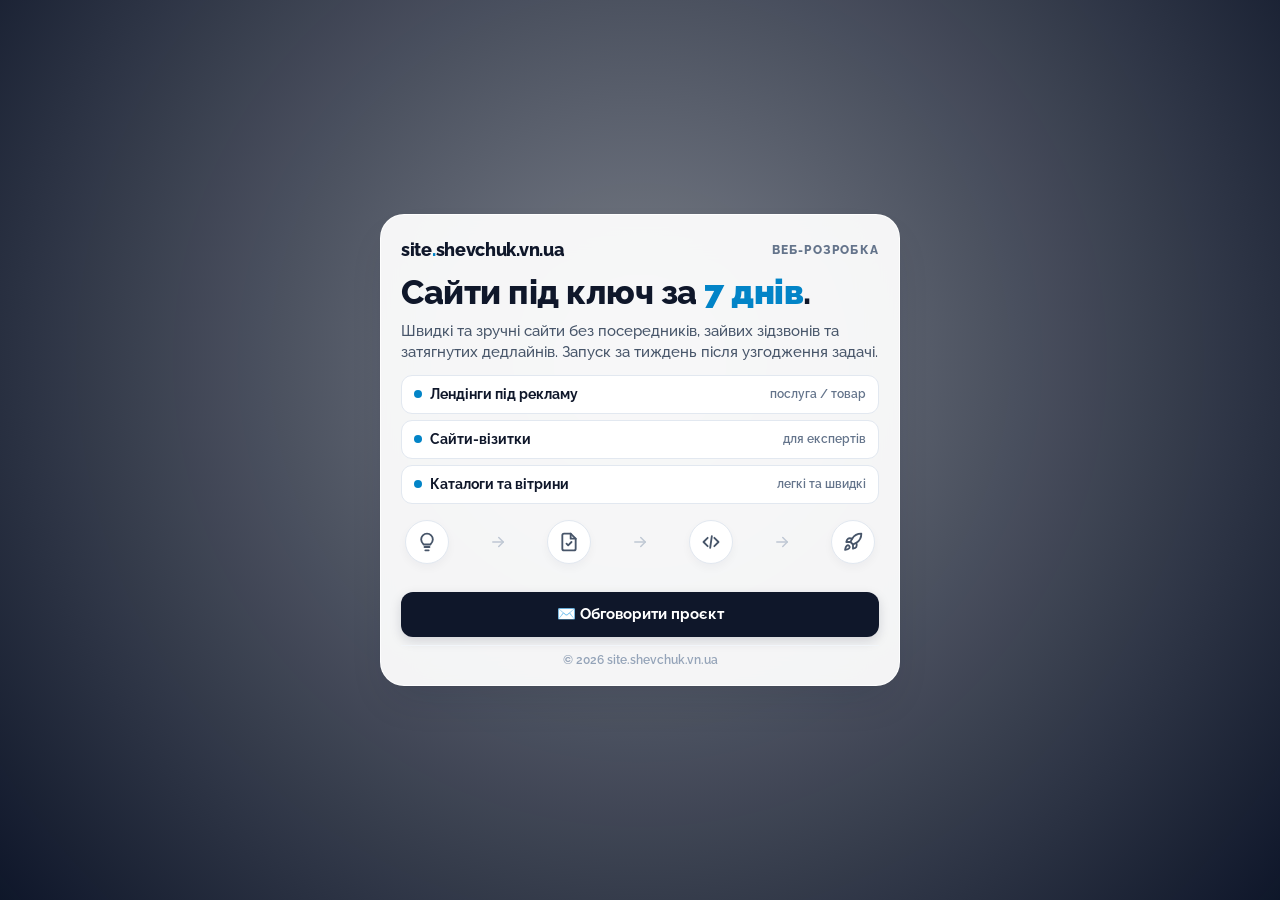
==== index.html @ e736baba "perf: self-host Raleway fonts and fix viewport accessibility for 100/100 score" ====
<!DOCTYPE html>
<html lang="uk">
<head>
  <meta charset="UTF-8">
  <meta name="viewport" content="width=device-width, initial-scale=1.0">
  <title>Розробка сайтів за 7 днів під ключ — site.shevchuk.vn.ua</title>
  <meta name="description" content="Швидка розробка сайтів під ключ: конверсійні лендінги для реклами, персональні сайти-візитки для експертів, легкі та швидкі каталоги й вітрини товарів.">
  <meta name="keywords" content="розробка сайтів, замовити сайт, лендінг під ключ, сайт-візитка, створення сайтів Вінниця, веб-розробник Україна, сайти за 7 днів">
  <meta name="author" content="Олександр Шевчук">
  <meta name="robots" content="index, follow">
  <link rel="canonical" href="https://site.shevchuk.vn.ua/">

  <!-- Open Graph / Social Preview -->
  <meta property="og:type" content="website">
  <meta property="og:url" content="https://site.shevchuk.vn.ua/">
  <meta property="og:title" content="Розробка сайтів за 7 днів під ключ — Олександр Шевчук">
  <meta property="og:description" content="Швидкі та зручні сайти без посередників і затягнутих дедлайнів. Запуск за тиждень після узгодження задачі.">
  <meta property="og:image" content="https://images.unsplash.com/photo-1513694203232-719a280e022f?auto=format&fit=crop&w=1200&h=630&q=85">
  <meta property="og:locale" content="uk_UA">
  <meta property="og:site_name" content="site.shevchuk.vn.ua">

  <!-- Twitter Card -->
  <meta name="twitter:card" content="summary_large_image">
  <meta name="twitter:title" content="Розробка сайтів за 7 днів під ключ">
  <meta name="twitter:description" content="Лендінги під рекламу, сайти-візитки для експертів, легкі каталоги та вітрини.">
  <meta name="twitter:image" content="https://images.unsplash.com/photo-1513694203232-719a280e022f?auto=format&fit=crop&w=1200&h=630&q=85">

  <!-- Schema.org JSON-LD -->
  <script type="application/ld+json">
  {
    "@context": "https://schema.org",
    "@type": "ProfessionalService",
    "name": "site.shevchuk.vn.ua — Веб-розробка",
    "url": "https://site.shevchuk.vn.ua/",
    "logo": "https://images.unsplash.com/photo-1513694203232-719a280e022f?auto=format&fit=crop&w=600&q=80",
    "description": "Швидка розробка сайтів під ключ: лендінги, сайти-візитки, легкі вітрини товарів.",
    "founder": {
      "@type": "Person",
      "name": "Олександр Шевчук"
    },
    "email": "oleksandr@shevchuk.vn.ua",
    "areaServed": "UA"
  }
  </script>

  <link rel="icon" type="image/svg+xml" href="data:image/svg+xml,%3Csvg xmlns='http://www.w3.org/2000/svg' viewBox='0 0 64 64'%3E%3Crect width='64' height='64' rx='16' fill='%230f172a'/%3E%3Ctext x='18' y='44' font-family='sans-serif' font-size='34' font-weight='800' fill='%2384cc16'%3Es%3C/text%3E%3Ctext x='32' y='44' font-family='sans-serif' font-size='34' font-weight='800' fill='%23ffffff'%3Es%3C/text%3E%3C/svg%3E">
  <link rel="alternate icon" href="favicon.svg">
  <link rel="preload" href="./fonts/raleway-cyrillic.woff2" as="font" type="font/woff2" crossorigin>
  <link rel="preload" href="./fonts/raleway-latin.woff2" as="font" type="font/woff2" crossorigin>
  <style>
    @font-face {
      font-family: 'Raleway';
      font-style: normal;
      font-weight: 100 900;
      font-display: swap;
      src: url('./fonts/raleway-cyrillic.woff2') format('woff2');
      unicode-range: U+0301, U+0400-045F, U+0490-0491, U+04B0-04B1, U+2116;
    }
    @font-face {
      font-family: 'Raleway';
      font-style: normal;
      font-weight: 100 900;
      font-display: swap;
      src: url('./fonts/raleway-latin.woff2') format('woff2');
      unicode-range: U+0000-00FF, U+0131, U+0152-0153, U+02BB-02BC, U+02C6, U+02DA, U+02DC, U+0304, U+0308, U+0329, U+2000-206F, U+20AC, U+2122, U+2191, U+2193, U+2212, U+2215, U+FEFF, U+FFFD;
    }
    *, *::before, *::after { box-sizing: border-box; margin: 0; padding: 0; }
    html, body { height: 100%; height: 100dvh; }
    body {
      font-family: 'Raleway', sans-serif;
      color: #0f172a;
      line-height: 1.5;
      display: flex;
      flex-direction: column;
      align-items: center;
      justify-content: center;
      padding: 16px 14px;
      position: relative;
      background: #0f172a url('https://images.unsplash.com/photo-1513694203232-719a280e022f?auto=format&fit=crop&w=1920&q=80') center/cover no-repeat;
      overflow-x: hidden;
      -webkit-tap-highlight-color: transparent;
    }
    body::before {
      content: '';
      position: fixed;
      inset: 0;
      background: radial-gradient(circle at 50% 40%, rgba(255, 255, 255, 0.45) 0%, rgba(15, 23, 42, 0.35) 100%);
      pointer-events: none;
      z-index: 1;
    }
    .card-wrap {
      position: relative;
      z-index: 10;
      max-width: 520px;
      width: 100%;
      max-height: calc(100dvh - 32px);
      display: flex;
      flex-direction: column;
      justify-content: center;
    }
    .glass-card {
      background: rgba(255, 255, 255, 0.94);
      backdrop-filter: blur(20px);
      -webkit-backdrop-filter: blur(20px);
      border: 1px solid rgba(255, 255, 255, 0.85);
      border-radius: 24px;
      padding: 22px 20px 16px;
      box-shadow: 0 20px 40px -12px rgba(15, 23, 42, 0.15), 0 1px 2px rgba(0, 0, 0, 0.04);
      display: flex;
      flex-direction: column;
    }
    .brand-bar {
      display: flex;
      align-items: center;
      justify-content: space-between;
      gap: 8px;
      margin-bottom: 10px;
    }
    .brand-title {
      font-size: 1.1rem;
      font-weight: 800;
      letter-spacing: -0.3px;
      color: #0f172a;
      text-decoration: none;
      white-space: nowrap;
    }
    .brand-title span { color: #0284c7; }
    .brand-sub {
      font-size: 0.72rem;
      font-weight: 800;
      text-transform: uppercase;
      letter-spacing: 1.2px;
      color: #64748b;
      white-space: nowrap;
      flex-shrink: 0;
    }
    h1 {
      font-size: clamp(1.5rem, 5vw, 2.1rem);
      font-weight: 800;
      color: #0f172a;
      line-height: 1.15;
      letter-spacing: -0.5px;
      margin-bottom: 8px;
    }
    .accent { color: #0284c7; font-weight: 900; }
    .intro-text {
      font-size: clamp(0.82rem, 2.7vw, 0.92rem);
      color: #475569;
      font-weight: 500;
      line-height: 1.45;
      margin-bottom: 12px;
    }
    .formats-list {
      display: flex;
      flex-direction: column;
      gap: 6px;
      margin-bottom: 14px;
    }
    .format-item {
      display: flex;
      align-items: center;
      justify-content: space-between;
      gap: 10px;
      padding: 8px 12px;
      background: #ffffff;
      border: 1px solid #e2e8f0;
      border-radius: 11px;
    }
    .format-left { display: flex; align-items: center; gap: 8px; min-width: 0; }
    .format-dot { width: 8px; height: 8px; border-radius: 50%; background: #0284c7; flex-shrink: 0; }
    .format-name { font-size: 0.88rem; font-weight: 700; color: #0f172a; white-space: nowrap; }
    .format-desc { font-size: 0.78rem; font-weight: 600; color: #64748b; text-align: right; white-space: nowrap; }
    .clean-process {
      width: 100%;
      display: flex;
      align-items: center;
      justify-content: space-between;
      margin-bottom: 10px;
      padding: 2px 4px 6px;
      position: relative;
    }
    .process-step {
      display: flex;
      flex-direction: column;
      align-items: center;
      position: relative;
      cursor: pointer;
      user-select: none;
    }
    .step-icon-ring {
      width: 44px;
      height: 44px;
      border-radius: 50%;
      background: #ffffff;
      border: 1.5px solid #e2e8f0;
      display: flex;
      align-items: center;
      justify-content: center;
      box-shadow: 0 4px 10px rgba(15, 23, 42, 0.04);
      color: #475569;
      transition: all 0.25s cubic-bezier(0.4, 0, 0.2, 1);
      z-index: 2;
    }
    .step-icon-ring svg {
      width: 20px;
      height: 20px;
      stroke-width: 2.2;
      stroke-linecap: round;
      stroke-linejoin: round;
      fill: none;
      stroke: currentColor;
      transition: all 0.25s ease;
    }
    .arrow-divider {
      flex: 1;
      display: flex;
      align-items: center;
      justify-content: center;
      color: #94a3b8;
      z-index: 1;
    }
    .arrow-svg {
      width: 18px;
      height: 18px;
      stroke: currentColor;
      stroke-width: 2;
      stroke-linecap: round;
      stroke-linejoin: round;
      fill: none;
      opacity: 0.55;
    }
    .step-label {
      position: absolute;
      top: 48px;
      font-size: 0.74rem;
      font-weight: 800;
      color: #0284c7;
      white-space: nowrap;
      opacity: 0;
      transform: translateY(-4px);
      transition: all 0.22s cubic-bezier(0.4, 0, 0.2, 1);
      pointer-events: none;
    }
    .process-step:hover .step-icon-ring,
    .process-step.is-active .step-icon-ring {
      border-color: #0284c7;
      color: #0284c7;
      background: #f0f9ff;
      transform: translateY(-2px) scale(1.05);
      box-shadow: 0 8px 18px rgba(2, 132, 199, 0.22);
    }
    .process-step:hover .step-label,
    .process-step.is-active .step-label {
      opacity: 1;
      transform: translateY(0);
    }
    .contact-box {
      margin-top: 12px;
      text-align: center;
    }
    .btn-main {
      display: inline-flex;
      align-items: center;
      justify-content: center;
      gap: 8px;
      width: 100%;
      background: #0f172a;
      color: #ffffff;
      font-family: inherit;
      font-size: 0.95rem;
      font-weight: 700;
      padding: 11px 18px;
      border-radius: 12px;
      text-decoration: none;
      transition: background 0.2s ease;
      box-shadow: 0 4px 12px rgba(15, 23, 42, 0.15);
    }
    .btn-main:hover { background: #0284c7; }
    .footnote {
      margin-top: 8px;
      text-align: center;
      font-size: 0.72rem;
      font-weight: 600;
      color: #94a3b8;
      border-top: 1px solid #f1f5f9;
      padding-top: 6px;
    }
    @media (max-height: 650px) {
      body { padding: 6px; }
      .glass-card { padding: 12px 12px 10px; border-radius: 16px; }
      h1 { font-size: 1.35rem; margin-bottom: 4px; }
      .intro-text { font-size: 0.78rem; line-height: 1.3; margin-bottom: 8px; }
      .formats-list { gap: 4px; margin-bottom: 8px; }
      .format-item { padding: 6px 9px; }
      .step-icon-ring { width: 36px; height: 36px; }
      .step-icon-ring svg { width: 16px; height: 16px; }
      .arrow-svg { width: 14px; height: 14px; }
      .step-label { top: 40px; font-size: 0.68rem; }
      .contact-box { margin-top: 8px; }
      .btn-main { padding: 9px 12px; font-size: 0.85rem; }
      .footnote { margin-top: 4px; font-size: 0.68rem; }
    }
    @media (max-width: 380px) {
      .step-icon-ring { width: 38px; height: 38px; }
      .step-icon-ring svg { width: 17px; height: 17px; }
      .step-label { font-size: 0.68rem; top: 42px; }
      .format-desc { font-size: 0.72rem; }
    }
  </style>
</head>
<body>
  <div class="card-wrap">
    <main class="glass-card">
      <div class="brand-bar">
        <a href="https://site.shevchuk.vn.ua/" class="brand-title">site<span>.</span>shevchuk.vn.ua</a>
        <span class="brand-sub">Веб-розробка</span>
      </div>
      <h1>Сайти під ключ за <span class="accent">7 днів</span>.</h1>
      <p class="intro-text">
        Швидкі та зручні сайти без посередників, зайвих зідзвонів та затягнутих дедлайнів. Запуск за тиждень після узгодження задачі.
      </p>
      <div class="formats-list">
        <div class="format-item">
          <div class="format-left">
            <div class="format-dot"></div>
            <span class="format-name">Лендінги під рекламу</span>
          </div>
          <span class="format-desc">послуга / товар</span>
        </div>
        <div class="format-item">
          <div class="format-left">
            <div class="format-dot"></div>
            <span class="format-name">Сайти-візитки</span>
          </div>
          <span class="format-desc">для експертів</span>
        </div>
        <div class="format-item">
          <div class="format-left">
            <div class="format-dot"></div>
            <span class="format-name">Каталоги та вітрини</span>
          </div>
          <span class="format-desc">легкі та швидкі</span>
        </div>
      </div>

      <div class="clean-process">
        <div class="process-step" onclick="activateStep(this)">
          <div class="step-icon-ring">
            <svg viewBox="0 0 24 24"><path d="M9 18h6M10 22h4M12 2a7 7 0 0 0-7 7c0 2.5 1.5 4.5 3 6h8c1.5-1.5 3-3.5 3-6a7 7 0 0 0-7-7z"/></svg>
          </div>
          <span class="step-label">1. Ідея</span>
        </div>
        <div class="arrow-divider">
          <svg class="arrow-svg" viewBox="0 0 24 24"><line x1="5" y1="12" x2="19" y2="12"></line><polyline points="13 6 19 12 13 18"></polyline></svg>
        </div>
        <div class="process-step" onclick="activateStep(this)">
          <div class="step-icon-ring">
            <svg viewBox="0 0 24 24"><path d="M14 2H6a2 2 0 0 0-2 2v16a2 2 0 0 0 2 2h12a2 2 0 0 0 2-2V8z"/><polyline points="14 2 14 8 20 8"/><path d="M9 14l2 2 4-4"/></svg>
          </div>
          <span class="step-label">2. ТЗ</span>
        </div>
        <div class="arrow-divider">
          <svg class="arrow-svg" viewBox="0 0 24 24"><line x1="5" y1="12" x2="19" y2="12"></line><polyline points="13 6 19 12 13 18"></polyline></svg>
        </div>
        <div class="process-step" onclick="activateStep(this)">
          <div class="step-icon-ring">
            <svg viewBox="0 0 24 24"><path d="M8 7L3 12L8 17"/><path d="M16 7L21 12L16 17"/><line x1="13" y1="5" x2="11" y2="19"/></svg>
          </div>
          <span class="step-label">3. Код</span>
        </div>
        <div class="arrow-divider">
          <svg class="arrow-svg" viewBox="0 0 24 24"><line x1="5" y1="12" x2="19" y2="12"></line><polyline points="13 6 19 12 13 18"></polyline></svg>
        </div>
        <div class="process-step" onclick="activateStep(this)">
          <div class="step-icon-ring">
            <svg viewBox="0 0 24 24"><path d="M4.5 16.5c-1.5 1.26-2 5-2 5s3.74-.5 5-2c.71-.84.7-2.13-.09-2.91a2.18 2.18 0 0 0-2.91-.09z"/><path d="M12 15l-3-3a22 22 0 0 1 2-3.95A12.88 12.88 0 0 1 22 2c0 2.72-.78 7.5-6 11a22.35 22.35 0 0 1-4 2z"/><path d="M9 12H4s.55-3.03 2-4c1.62-1.08 5 0 5 0"/><path d="M12 15v5s3.03-.55 4-2c1.08-1.62 0-5 0-5"/></svg>
          </div>
          <span class="step-label">4. Запуск</span>
        </div>
      </div>

      <div class="contact-box">
        <a href="mailto:oleksandr@shevchuk.vn.ua?subject=Розробка%20сайту&body=Вітаю!%20Потрібен%20сайт.%0AКоротко%20про%20задачу:%20" class="btn-main">
          ✉️ Обговорити проєкт
        </a>
      </div>
      <div class="footnote">
        &copy; 2026 site.shevchuk.vn.ua
      </div>
    </main>
  </div>

  <script>
    let stepTimers = {};
    function activateStep(el) {
      document.querySelectorAll('.process-step').forEach(s => {
        if (s !== el) s.classList.remove('is-active');
      });
      el.classList.add('is-active');
      const id = el.querySelector('.step-label').innerText;
      if (stepTimers[id]) clearTimeout(stepTimers[id]);
      stepTimers[id] = setTimeout(() => {
        el.classList.remove('is-active');
      }, 3000);
    }
  </script>
</body>
</html>
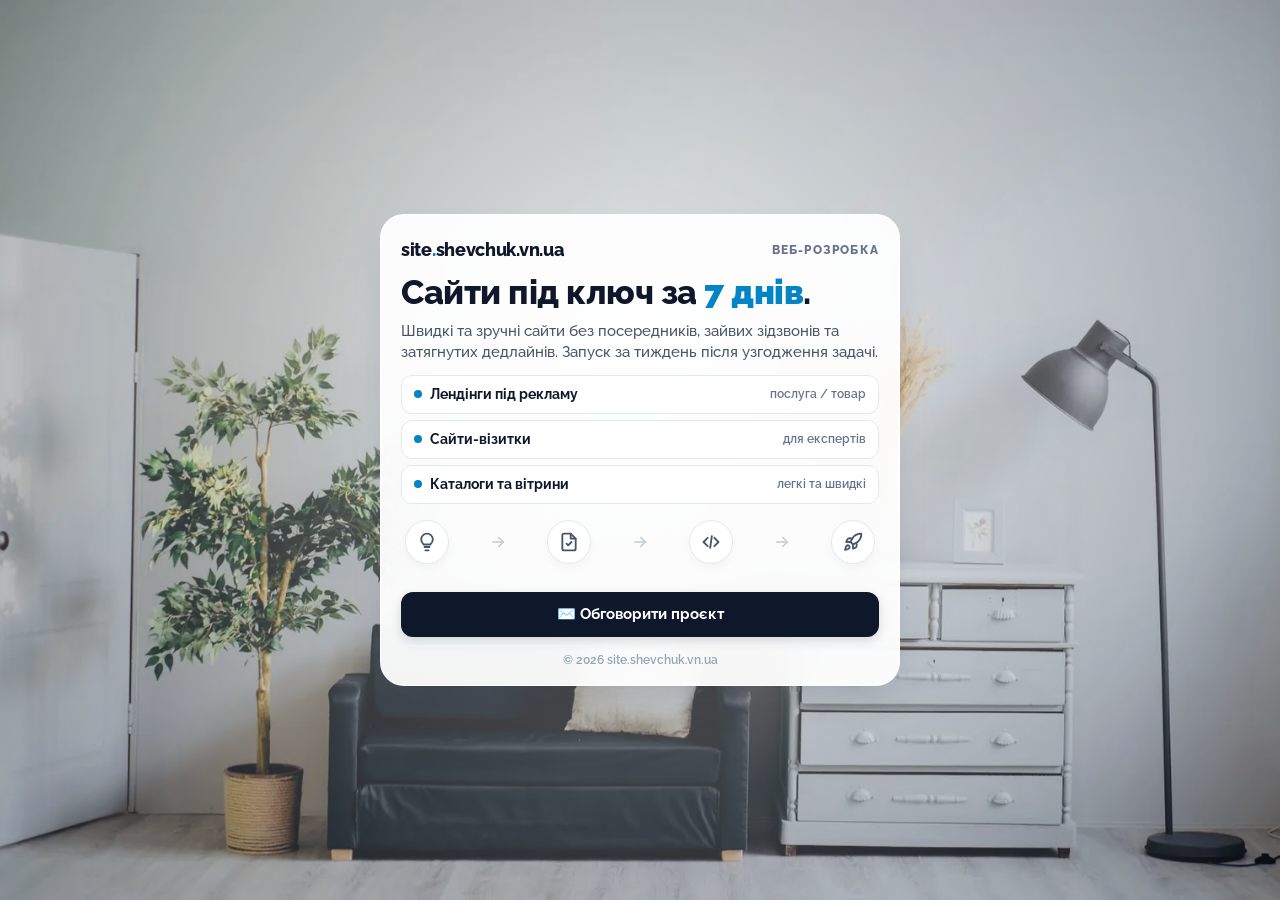
==== commit a9060ea7: "perf: self-host ultra-light WebP backgrounds with high-priority preload and zero external CDNs" ====
--- a/index.html
+++ b/index.html
@@ -15,7 +15,9 @@
   <meta property="og:url" content="https://site.shevchuk.vn.ua/">
   <meta property="og:title" content="Розробка сайтів за 7 днів під ключ — Олександр Шевчук">
   <meta property="og:description" content="Швидкі та зручні сайти без посередників і затягнутих дедлайнів. Запуск за тиждень після узгодження задачі.">
-  <meta property="og:image" content="https://images.unsplash.com/photo-1513694203232-719a280e022f?auto=format&fit=crop&w=1200&h=630&q=85">
+  <meta property="og:image" content="https://site.shevchuk.vn.ua/og-image.png">
+  <meta property="og:image:width" content="1200">
+  <meta property="og:image:height" content="630">
   <meta property="og:locale" content="uk_UA">
   <meta property="og:site_name" content="site.shevchuk.vn.ua">
 
@@ -23,7 +25,7 @@
   <meta name="twitter:card" content="summary_large_image">
   <meta name="twitter:title" content="Розробка сайтів за 7 днів під ключ">
   <meta name="twitter:description" content="Лендінги під рекламу, сайти-візитки для експертів, легкі каталоги та вітрини.">
-  <meta name="twitter:image" content="https://images.unsplash.com/photo-1513694203232-719a280e022f?auto=format&fit=crop&w=1200&h=630&q=85">
+  <meta name="twitter:image" content="https://site.shevchuk.vn.ua/og-image.png">
 
   <!-- Schema.org JSON-LD -->
   <script type="application/ld+json">
@@ -32,7 +34,7 @@
     "@type": "ProfessionalService",
     "name": "site.shevchuk.vn.ua — Веб-розробка",
     "url": "https://site.shevchuk.vn.ua/",
-    "logo": "https://images.unsplash.com/photo-1513694203232-719a280e022f?auto=format&fit=crop&w=600&q=80",
+    "logo": "https://site.shevchuk.vn.ua/favicon.svg",
     "description": "Швидка розробка сайтів під ключ: лендінги, сайти-візитки, легкі вітрини товарів.",
     "founder": {
       "@type": "Person",
@@ -47,6 +49,8 @@
   <link rel="alternate icon" href="favicon.svg">
   <link rel="preload" href="./fonts/raleway-cyrillic.woff2" as="font" type="font/woff2" crossorigin>
   <link rel="preload" href="./fonts/raleway-latin.woff2" as="font" type="font/woff2" crossorigin>
+  <link rel="preload" as="image" href="./bg-desktop.webp" type="image/webp" media="(min-width: 601px)" fetchpriority="high">
+  <link rel="preload" as="image" href="./bg-mobile.webp" type="image/webp" media="(max-width: 600px)" fetchpriority="high">
   <style>
     @font-face {
       font-family: 'Raleway';
@@ -76,7 +80,7 @@
       justify-content: center;
       padding: 16px 14px;
       position: relative;
-      background: #0f172a url('https://images.unsplash.com/photo-1513694203232-719a280e022f?auto=format&fit=crop&w=1920&q=80') center/cover no-repeat;
+      background: #0f172a url('./bg-desktop.webp') center/cover no-repeat;
       overflow-x: hidden;
       -webkit-tap-highlight-color: transparent;
     }
@@ -299,6 +303,9 @@
       .contact-box { margin-top: 8px; }
       .btn-main { padding: 9px 12px; font-size: 0.85rem; }
       .footnote { margin-top: 4px; font-size: 0.68rem; }
+    }
+    @media (max-width: 600px) {
+      body { background-image: url('./bg-mobile.webp'); }
     }
     @media (max-width: 380px) {
       .step-icon-ring { width: 38px; height: 38px; }
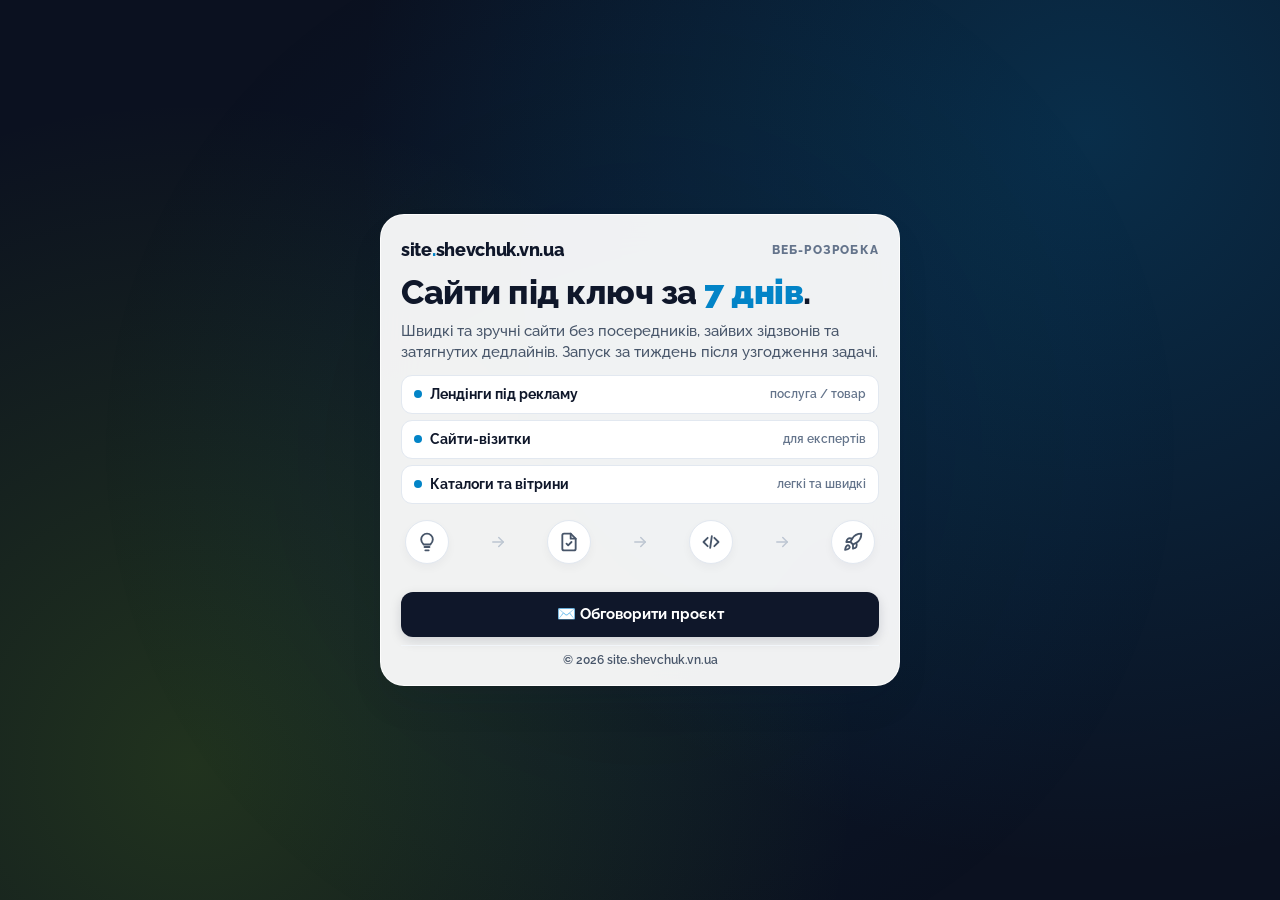
==== commit e56d6ceb: "feat: ambient neon brand background, accessibility buttons, zoom overflow fix, and privacy gitignore" ====
--- a/index.html
+++ b/index.html
@@ -5,7 +5,6 @@
   <meta name="viewport" content="width=device-width, initial-scale=1.0">
   <title>Розробка сайтів за 7 днів під ключ — site.shevchuk.vn.ua</title>
   <meta name="description" content="Швидка розробка сайтів під ключ: конверсійні лендінги для реклами, персональні сайти-візитки для експертів, легкі та швидкі каталоги й вітрини товарів.">
-  <meta name="keywords" content="розробка сайтів, замовити сайт, лендінг під ключ, сайт-візитка, створення сайтів Вінниця, веб-розробник Україна, сайти за 7 днів">
   <meta name="author" content="Олександр Шевчук">
   <meta name="robots" content="index, follow">
   <link rel="canonical" href="https://site.shevchuk.vn.ua/">
@@ -41,7 +40,21 @@
       "name": "Олександр Шевчук"
     },
     "email": "oleksandr@shevchuk.vn.ua",
-    "areaServed": "UA"
+    "address": {
+      "@type": "PostalAddress",
+      "addressLocality": "Вінниця",
+      "addressCountry": "UA"
+    },
+    "areaServed": [
+      {
+        "@type": "City",
+        "name": "Вінниця"
+      },
+      {
+        "@type": "Country",
+        "name": "Україна"
+      }
+    ]
   }
   </script>
 
@@ -49,8 +62,6 @@
   <link rel="alternate icon" href="favicon.svg">
   <link rel="preload" href="./fonts/raleway-cyrillic.woff2" as="font" type="font/woff2" crossorigin>
   <link rel="preload" href="./fonts/raleway-latin.woff2" as="font" type="font/woff2" crossorigin>
-  <link rel="preload" as="image" href="./bg-desktop.webp" type="image/webp" media="(min-width: 601px)" fetchpriority="high">
-  <link rel="preload" as="image" href="./bg-mobile.webp" type="image/webp" media="(max-width: 600px)" fetchpriority="high">
   <style>
     @font-face {
       font-family: 'Raleway';
@@ -69,7 +80,10 @@
       unicode-range: U+0000-00FF, U+0131, U+0152-0153, U+02BB-02BC, U+02C6, U+02DA, U+02DC, U+0304, U+0308, U+0329, U+2000-206F, U+20AC, U+2122, U+2191, U+2193, U+2212, U+2215, U+FEFF, U+FFFD;
     }
     *, *::before, *::after { box-sizing: border-box; margin: 0; padding: 0; }
-    html, body { height: 100%; height: 100dvh; }
+    html, body {
+      min-height: 100%;
+      min-height: 100dvh;
+    }
     body {
       font-family: 'Raleway', sans-serif;
       color: #0f172a;
@@ -77,10 +91,14 @@
       display: flex;
       flex-direction: column;
       align-items: center;
-      justify-content: center;
       padding: 16px 14px;
       position: relative;
-      background: #0f172a url('./bg-desktop.webp') center/cover no-repeat;
+      background-color: #0b1120;
+      background-image: 
+        radial-gradient(circle at 85% 15%, rgba(2, 132, 199, 0.25) 0%, transparent 55%),
+        radial-gradient(circle at 15% 85%, rgba(132, 204, 22, 0.18) 0%, transparent 50%);
+      background-repeat: no-repeat;
+      background-attachment: fixed;
       overflow-x: hidden;
       -webkit-tap-highlight-color: transparent;
     }
@@ -88,7 +106,7 @@
       content: '';
       position: fixed;
       inset: 0;
-      background: radial-gradient(circle at 50% 40%, rgba(255, 255, 255, 0.45) 0%, rgba(15, 23, 42, 0.35) 100%);
+      background: radial-gradient(circle at 50% 50%, rgba(2, 132, 199, 0.08) 0%, transparent 70%);
       pointer-events: none;
       z-index: 1;
     }
@@ -97,10 +115,9 @@
       z-index: 10;
       max-width: 520px;
       width: 100%;
-      max-height: calc(100dvh - 32px);
+      margin: auto 0;
       display: flex;
       flex-direction: column;
-      justify-content: center;
     }
     .glass-card {
       background: rgba(255, 255, 255, 0.94);
@@ -190,6 +207,17 @@
       position: relative;
       cursor: pointer;
       user-select: none;
+      background: none;
+      border: none;
+      padding: 0;
+      font-family: inherit;
+      color: inherit;
+      -webkit-appearance: none;
+    }
+    .process-step:focus-visible {
+      outline: 2px solid #0284c7;
+      outline-offset: 4px;
+      border-radius: 50%;
     }
     .step-icon-ring {
       width: 44px;
@@ -238,7 +266,7 @@
       top: 48px;
       font-size: 0.74rem;
       font-weight: 800;
-      color: #0284c7;
+      color: #0369a1;
       white-space: nowrap;
       opacity: 0;
       transform: translateY(-4px);
@@ -246,6 +274,7 @@
       pointer-events: none;
     }
     .process-step:hover .step-icon-ring,
+    .process-step:focus-visible .step-icon-ring,
     .process-step.is-active .step-icon-ring {
       border-color: #0284c7;
       color: #0284c7;
@@ -254,6 +283,7 @@
       box-shadow: 0 8px 18px rgba(2, 132, 199, 0.22);
     }
     .process-step:hover .step-label,
+    .process-step:focus-visible .step-label,
     .process-step.is-active .step-label {
       opacity: 1;
       transform: translateY(0);
@@ -285,7 +315,7 @@
       text-align: center;
       font-size: 0.72rem;
       font-weight: 600;
-      color: #94a3b8;
+      color: #475569;
       border-top: 1px solid #f1f5f9;
       padding-top: 6px;
     }
@@ -303,9 +333,6 @@
       .contact-box { margin-top: 8px; }
       .btn-main { padding: 9px 12px; font-size: 0.85rem; }
       .footnote { margin-top: 4px; font-size: 0.68rem; }
-    }
-    @media (max-width: 600px) {
-      body { background-image: url('./bg-mobile.webp'); }
     }
     @media (max-width: 380px) {
       .step-icon-ring { width: 38px; height: 38px; }
@@ -350,40 +377,40 @@
         </div>
       </div>
 
-      <div class="clean-process">
-        <div class="process-step" onclick="activateStep(this)">
-          <div class="step-icon-ring">
+      <div class="clean-process" role="region" aria-label="Етапи роботи">
+        <button type="button" class="process-step" onclick="activateStep(this)" aria-label="Етап 1: Ідея">
+          <div class="step-icon-ring" aria-hidden="true">
             <svg viewBox="0 0 24 24"><path d="M9 18h6M10 22h4M12 2a7 7 0 0 0-7 7c0 2.5 1.5 4.5 3 6h8c1.5-1.5 3-3.5 3-6a7 7 0 0 0-7-7z"/></svg>
           </div>
           <span class="step-label">1. Ідея</span>
-        </div>
-        <div class="arrow-divider">
+        </button>
+        <div class="arrow-divider" aria-hidden="true">
           <svg class="arrow-svg" viewBox="0 0 24 24"><line x1="5" y1="12" x2="19" y2="12"></line><polyline points="13 6 19 12 13 18"></polyline></svg>
         </div>
-        <div class="process-step" onclick="activateStep(this)">
-          <div class="step-icon-ring">
+        <button type="button" class="process-step" onclick="activateStep(this)" aria-label="Етап 2: ТЗ">
+          <div class="step-icon-ring" aria-hidden="true">
             <svg viewBox="0 0 24 24"><path d="M14 2H6a2 2 0 0 0-2 2v16a2 2 0 0 0 2 2h12a2 2 0 0 0 2-2V8z"/><polyline points="14 2 14 8 20 8"/><path d="M9 14l2 2 4-4"/></svg>
           </div>
           <span class="step-label">2. ТЗ</span>
-        </div>
-        <div class="arrow-divider">
+        </button>
+        <div class="arrow-divider" aria-hidden="true">
           <svg class="arrow-svg" viewBox="0 0 24 24"><line x1="5" y1="12" x2="19" y2="12"></line><polyline points="13 6 19 12 13 18"></polyline></svg>
         </div>
-        <div class="process-step" onclick="activateStep(this)">
-          <div class="step-icon-ring">
+        <button type="button" class="process-step" onclick="activateStep(this)" aria-label="Етап 3: Код">
+          <div class="step-icon-ring" aria-hidden="true">
             <svg viewBox="0 0 24 24"><path d="M8 7L3 12L8 17"/><path d="M16 7L21 12L16 17"/><line x1="13" y1="5" x2="11" y2="19"/></svg>
           </div>
           <span class="step-label">3. Код</span>
-        </div>
-        <div class="arrow-divider">
+        </button>
+        <div class="arrow-divider" aria-hidden="true">
           <svg class="arrow-svg" viewBox="0 0 24 24"><line x1="5" y1="12" x2="19" y2="12"></line><polyline points="13 6 19 12 13 18"></polyline></svg>
         </div>
-        <div class="process-step" onclick="activateStep(this)">
-          <div class="step-icon-ring">
+        <button type="button" class="process-step" onclick="activateStep(this)" aria-label="Етап 4: Запуск">
+          <div class="step-icon-ring" aria-hidden="true">
             <svg viewBox="0 0 24 24"><path d="M4.5 16.5c-1.5 1.26-2 5-2 5s3.74-.5 5-2c.71-.84.7-2.13-.09-2.91a2.18 2.18 0 0 0-2.91-.09z"/><path d="M12 15l-3-3a22 22 0 0 1 2-3.95A12.88 12.88 0 0 1 22 2c0 2.72-.78 7.5-6 11a22.35 22.35 0 0 1-4 2z"/><path d="M9 12H4s.55-3.03 2-4c1.62-1.08 5 0 5 0"/><path d="M12 15v5s3.03-.55 4-2c1.08-1.62 0-5 0-5"/></svg>
           </div>
           <span class="step-label">4. Запуск</span>
-        </div>
+        </button>
       </div>
 
       <div class="contact-box">
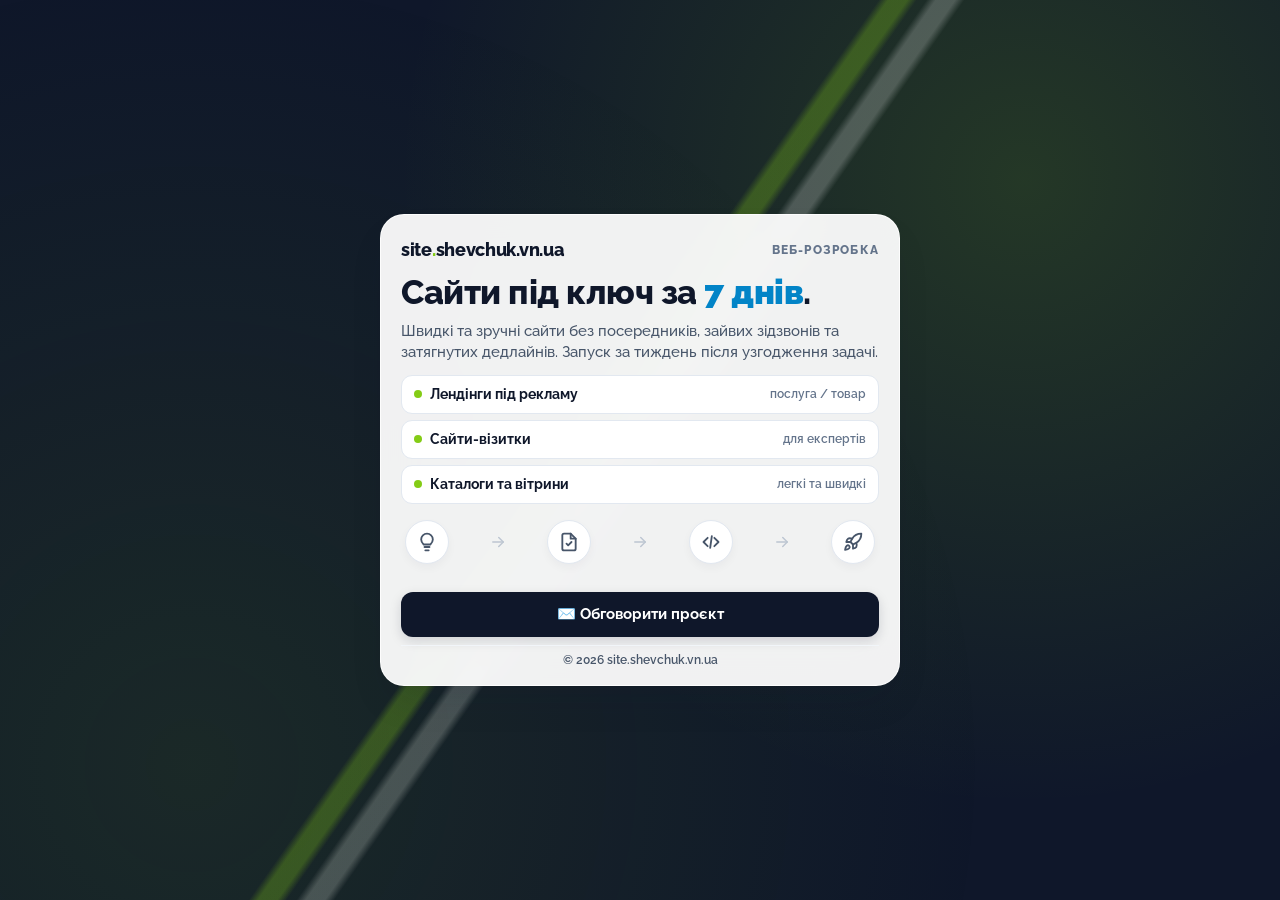
==== commit 4fd40a5f: "design: apply logo-matched background theme with double brand stripes (lime & white)" ====
--- a/index.html
+++ b/index.html
@@ -93,11 +93,11 @@
       align-items: center;
       padding: 16px 14px;
       position: relative;
-      background-color: #0b1120;
-      background-image: 
-        radial-gradient(circle at 85% 15%, rgba(2, 132, 199, 0.25) 0%, transparent 55%),
-        radial-gradient(circle at 15% 85%, rgba(132, 204, 22, 0.18) 0%, transparent 50%);
-      background-repeat: no-repeat;
+      background-color: #0f172a;
+      background-image:
+        linear-gradient(125deg, transparent 46%, rgba(132, 204, 22, 0.3) 46.5%, rgba(132, 204, 22, 0.3) 47.5%, transparent 48%),
+        linear-gradient(125deg, transparent 48.5%, rgba(255, 255, 255, 0.22) 49%, rgba(255, 255, 255, 0.22) 50%, transparent 50.5%),
+        radial-gradient(circle at 80% 20%, rgba(132, 204, 22, 0.18) 0%, transparent 50%);
       background-attachment: fixed;
       overflow-x: hidden;
       -webkit-tap-highlight-color: transparent;
@@ -106,7 +106,7 @@
       content: '';
       position: fixed;
       inset: 0;
-      background: radial-gradient(circle at 50% 50%, rgba(2, 132, 199, 0.08) 0%, transparent 70%);
+      background: radial-gradient(circle at 15% 85%, rgba(132, 204, 22, 0.1) 0%, transparent 60%);
       pointer-events: none;
       z-index: 1;
     }
@@ -145,7 +145,7 @@
       text-decoration: none;
       white-space: nowrap;
     }
-    .brand-title span { color: #0284c7; }
+    .brand-title span { color: #84cc16; }
     .brand-sub {
       font-size: 0.72rem;
       font-weight: 800;
@@ -188,7 +188,7 @@
       border-radius: 11px;
     }
     .format-left { display: flex; align-items: center; gap: 8px; min-width: 0; }
-    .format-dot { width: 8px; height: 8px; border-radius: 50%; background: #0284c7; flex-shrink: 0; }
+    .format-dot { width: 8px; height: 8px; border-radius: 50%; background: #84cc16; flex-shrink: 0; }
     .format-name { font-size: 0.88rem; font-weight: 700; color: #0f172a; white-space: nowrap; }
     .format-desc { font-size: 0.78rem; font-weight: 600; color: #64748b; text-align: right; white-space: nowrap; }
     .clean-process {
@@ -215,7 +215,7 @@
       -webkit-appearance: none;
     }
     .process-step:focus-visible {
-      outline: 2px solid #0284c7;
+      outline: 2px solid #84cc16;
       outline-offset: 4px;
       border-radius: 50%;
     }
@@ -266,7 +266,7 @@
       top: 48px;
       font-size: 0.74rem;
       font-weight: 800;
-      color: #0369a1;
+      color: #4d7c0f;
       white-space: nowrap;
       opacity: 0;
       transform: translateY(-4px);
@@ -276,11 +276,11 @@
     .process-step:hover .step-icon-ring,
     .process-step:focus-visible .step-icon-ring,
     .process-step.is-active .step-icon-ring {
-      border-color: #0284c7;
-      color: #0284c7;
-      background: #f0f9ff;
+      border-color: #84cc16;
+      color: #4d7c0f;
+      background: #f7fee7;
       transform: translateY(-2px) scale(1.05);
-      box-shadow: 0 8px 18px rgba(2, 132, 199, 0.22);
+      box-shadow: 0 8px 18px rgba(132, 204, 22, 0.28);
     }
     .process-step:hover .step-label,
     .process-step:focus-visible .step-label,
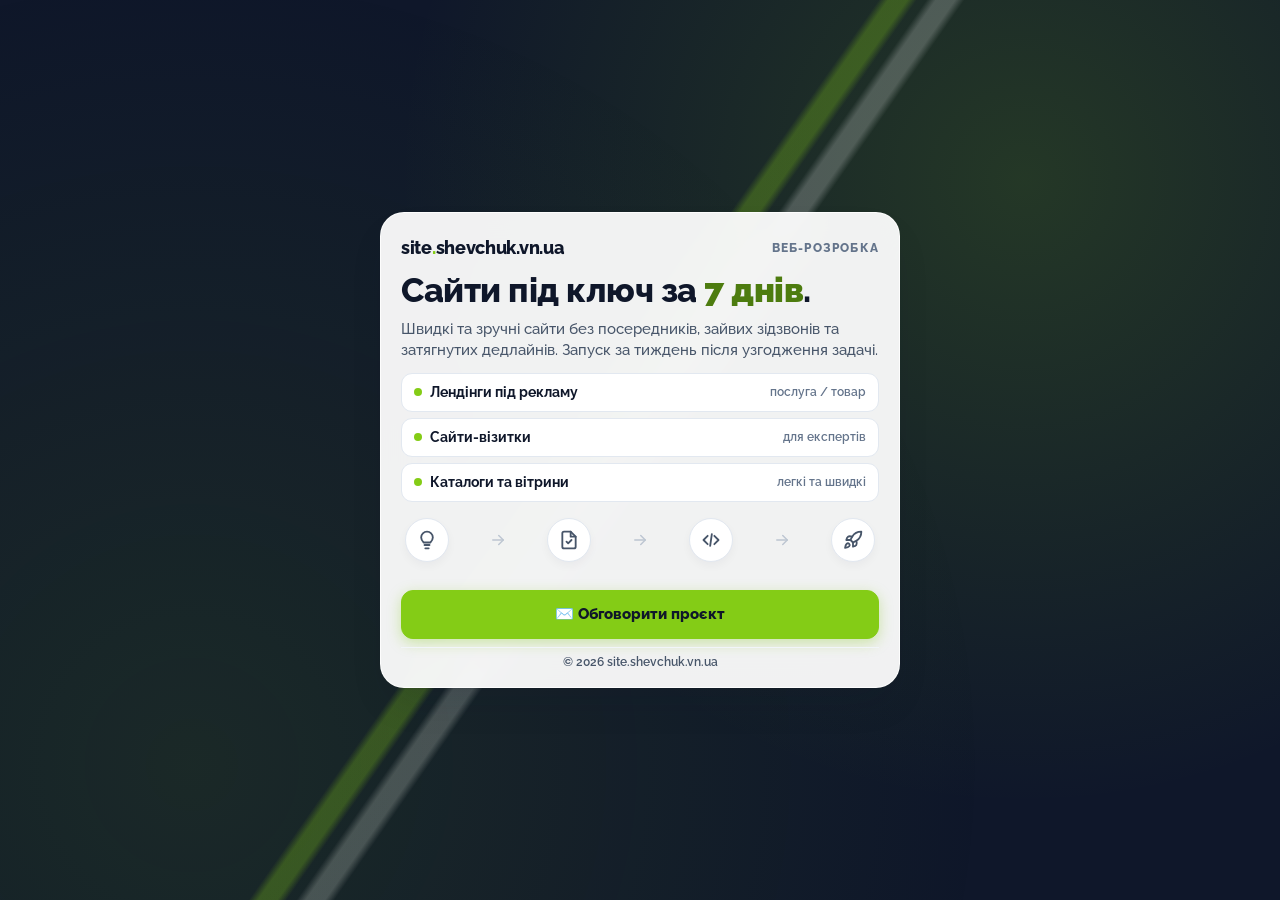
==== commit b3e95db2: "style: apply brand lime button CTA and text accents" ====
--- a/index.html
+++ b/index.html
@@ -163,7 +163,7 @@
       letter-spacing: -0.5px;
       margin-bottom: 8px;
     }
-    .accent { color: #0284c7; font-weight: 900; }
+    .accent { color: #4d7c0f; font-weight: 900; }
     .intro-text {
       font-size: clamp(0.82rem, 2.7vw, 0.92rem);
       color: #475569;
@@ -298,18 +298,24 @@
       justify-content: center;
       gap: 8px;
       width: 100%;
-      background: #0f172a;
-      color: #ffffff;
+      background: #84cc16;
+      color: #0f172a;
       font-family: inherit;
       font-size: 0.95rem;
-      font-weight: 700;
-      padding: 11px 18px;
+      font-weight: 800;
+      padding: 12px 18px;
       border-radius: 12px;
       text-decoration: none;
-      transition: background 0.2s ease;
-      box-shadow: 0 4px 12px rgba(15, 23, 42, 0.15);
-    }
-    .btn-main:hover { background: #0284c7; }
+      transition: all 0.2s cubic-bezier(0.4, 0, 0.2, 1);
+      box-shadow: 0 4px 14px rgba(132, 204, 22, 0.35);
+      border: 1px solid #84cc16;
+    }
+    .btn-main:hover {
+      background: #9ae62e;
+      color: #0f172a;
+      box-shadow: 0 6px 20px rgba(132, 204, 22, 0.5);
+      transform: translateY(-1px);
+    }
     .footnote {
       margin-top: 8px;
       text-align: center;
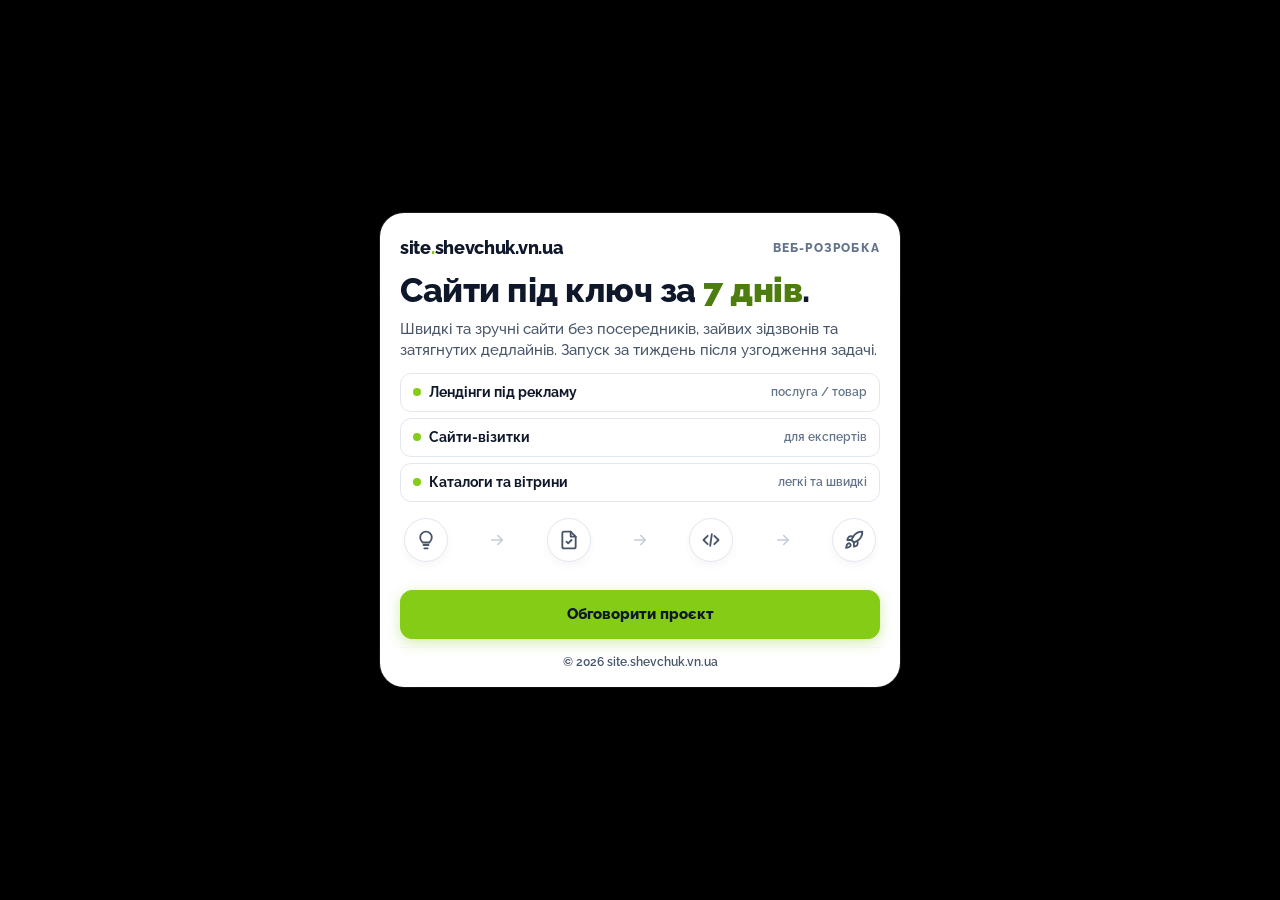
==== commit f6de295d: "design: switch to pure black background and remove envelope icon from CTA" ====
--- a/index.html
+++ b/index.html
@@ -93,22 +93,9 @@
       align-items: center;
       padding: 16px 14px;
       position: relative;
-      background-color: #0f172a;
-      background-image:
-        linear-gradient(125deg, transparent 46%, rgba(132, 204, 22, 0.3) 46.5%, rgba(132, 204, 22, 0.3) 47.5%, transparent 48%),
-        linear-gradient(125deg, transparent 48.5%, rgba(255, 255, 255, 0.22) 49%, rgba(255, 255, 255, 0.22) 50%, transparent 50.5%),
-        radial-gradient(circle at 80% 20%, rgba(132, 204, 22, 0.18) 0%, transparent 50%);
-      background-attachment: fixed;
+      background-color: #000000;
       overflow-x: hidden;
       -webkit-tap-highlight-color: transparent;
-    }
-    body::before {
-      content: '';
-      position: fixed;
-      inset: 0;
-      background: radial-gradient(circle at 15% 85%, rgba(132, 204, 22, 0.1) 0%, transparent 60%);
-      pointer-events: none;
-      z-index: 1;
     }
     .card-wrap {
       position: relative;
@@ -120,13 +107,10 @@
       flex-direction: column;
     }
     .glass-card {
-      background: rgba(255, 255, 255, 0.94);
-      backdrop-filter: blur(20px);
-      -webkit-backdrop-filter: blur(20px);
-      border: 1px solid rgba(255, 255, 255, 0.85);
+      background: #ffffff;
       border-radius: 24px;
       padding: 22px 20px 16px;
-      box-shadow: 0 20px 40px -12px rgba(15, 23, 42, 0.15), 0 1px 2px rgba(0, 0, 0, 0.04);
+      box-shadow: 0 25px 60px -15px rgba(0, 0, 0, 0.8), 0 0 0 1px rgba(255, 255, 255, 0.12);
       display: flex;
       flex-direction: column;
     }
@@ -421,7 +405,7 @@
 
       <div class="contact-box">
         <a href="mailto:oleksandr@shevchuk.vn.ua?subject=Розробка%20сайту&body=Вітаю!%20Потрібен%20сайт.%0AКоротко%20про%20задачу:%20" class="btn-main">
-          ✉️ Обговорити проєкт
+          Обговорити проєкт
         </a>
       </div>
       <div class="footnote">
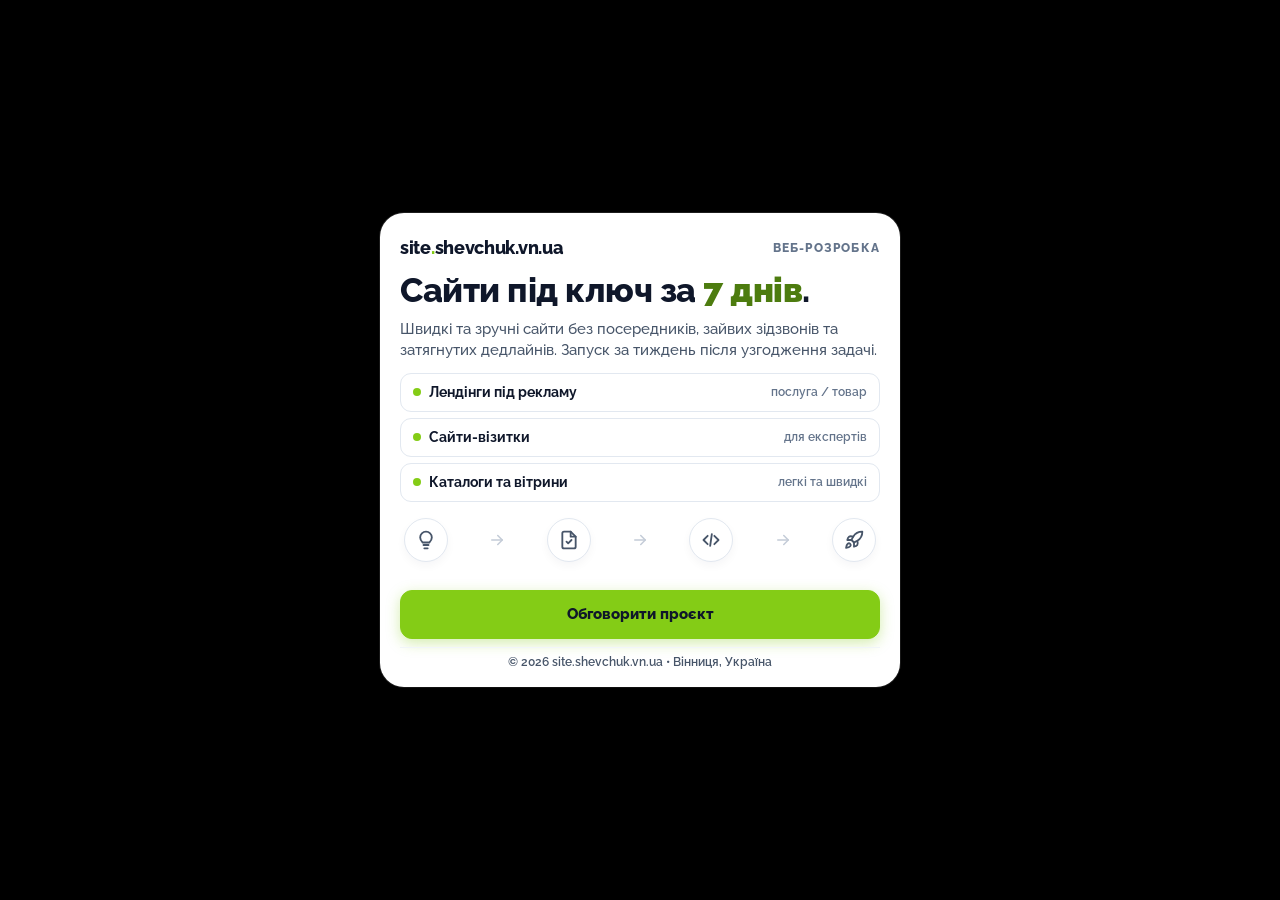
==== commit 81627e9a: "clean: remove obsolete webp background images and add Vinnytsia to footer" ====
--- a/index.html
+++ b/index.html
@@ -409,7 +409,7 @@
         </a>
       </div>
       <div class="footnote">
-        &copy; 2026 site.shevchuk.vn.ua
+        &copy; 2026 site.shevchuk.vn.ua • Вінниця, Україна
       </div>
     </main>
   </div>
